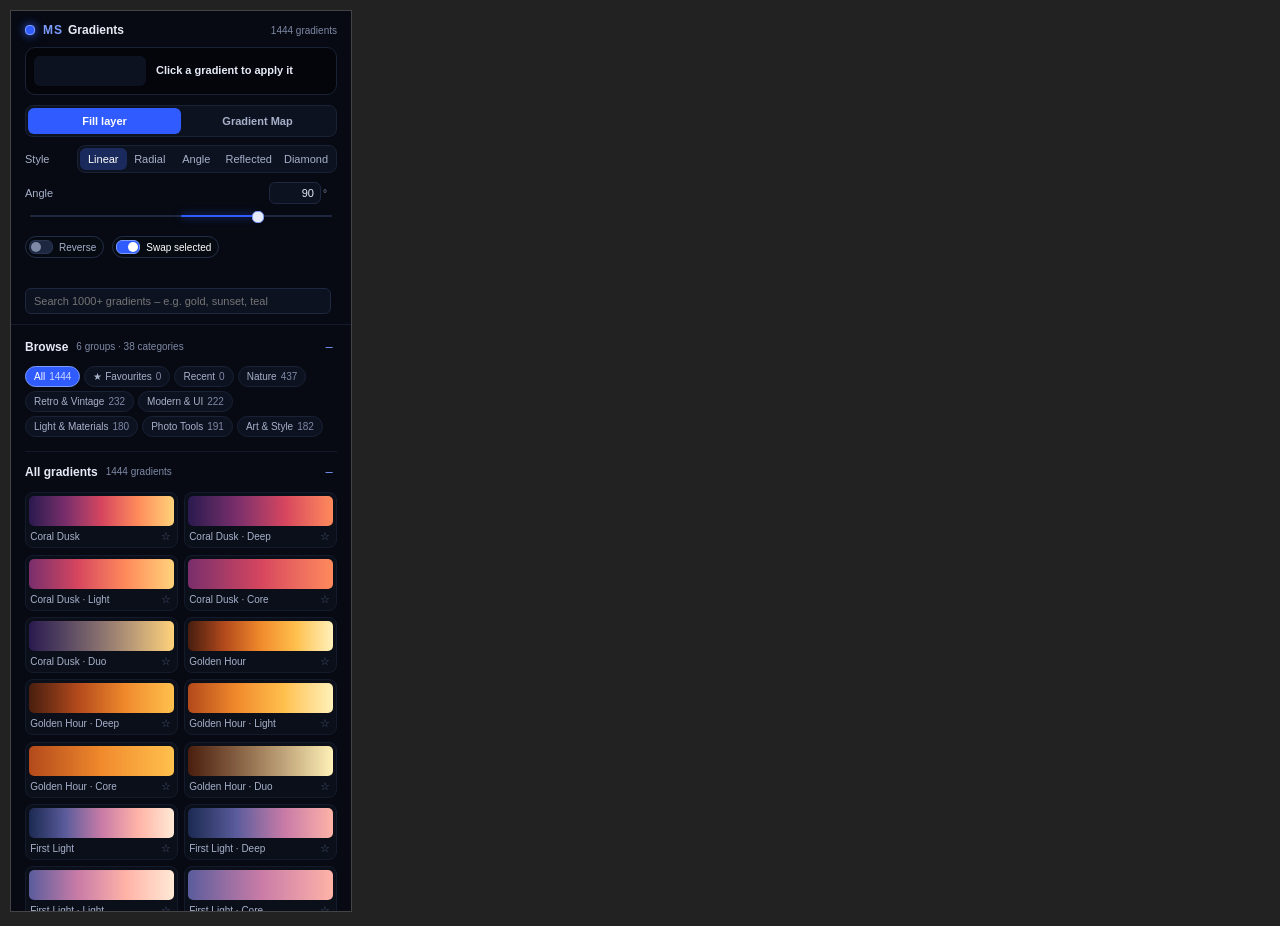
==== tools/ui-preview.html @ fdba5727 "Morgenstern Gradients: a library of 1,444 original gradients for Photoshop UXP panel in the Morgenst" ====
<!DOCTYPE html>
<html>
<head>
<meta charset="utf-8">
<title>Morgenstern Gradients – panel preview</title>
<!-- Shows the panel UI in a browser (without Photoshop): Photoshop/UXP are mocked. -->
<style>body { margin: 0; background: #222; } #frame { width: 340px; height: 900px; margin: 10px; border: 1px solid #444; }</style>
</head>
<body>
<iframe id="frame" data-plugin="../gradients/"></iframe>
<script src="ui-preview.js"></script>
</body>
</html>
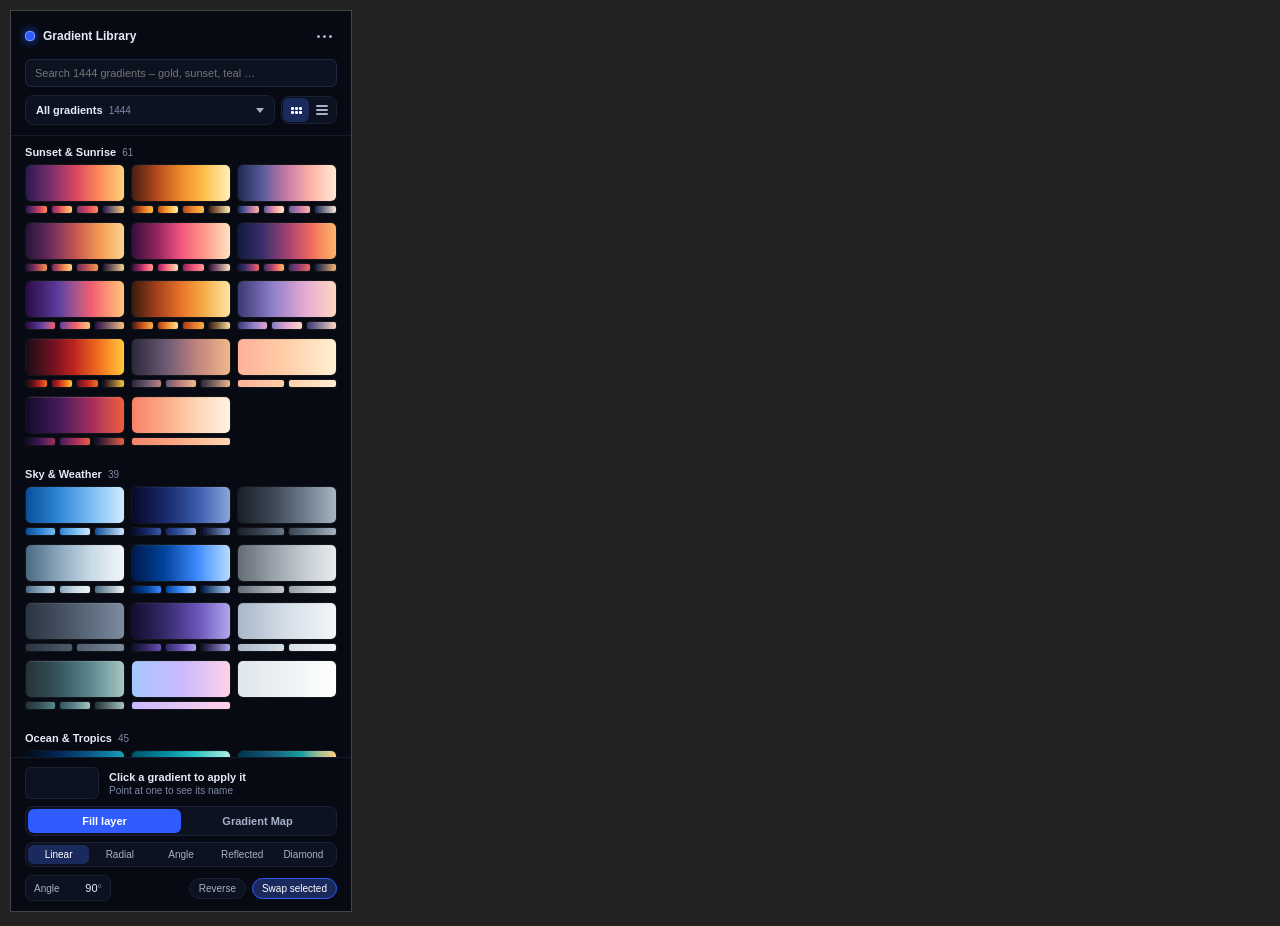
==== commit db125720: "Rename to Gradient Library: new name, no more Morgenstern branding - new tool name in the panel, man" ====
--- a/tools/ui-preview.html
+++ b/tools/ui-preview.html
@@ -2,7 +2,7 @@
 <html>
 <head>
 <meta charset="utf-8">
-<title>Morgenstern Gradients – panel preview</title>
+<title>Gradient Library – panel preview</title>
 <!-- Shows the panel UI in a browser (without Photoshop): Photoshop/UXP are mocked. -->
 <style>body { margin: 0; background: #222; } #frame { width: 340px; height: 900px; margin: 10px; border: 1px solid #444; }</style>
 </head>
